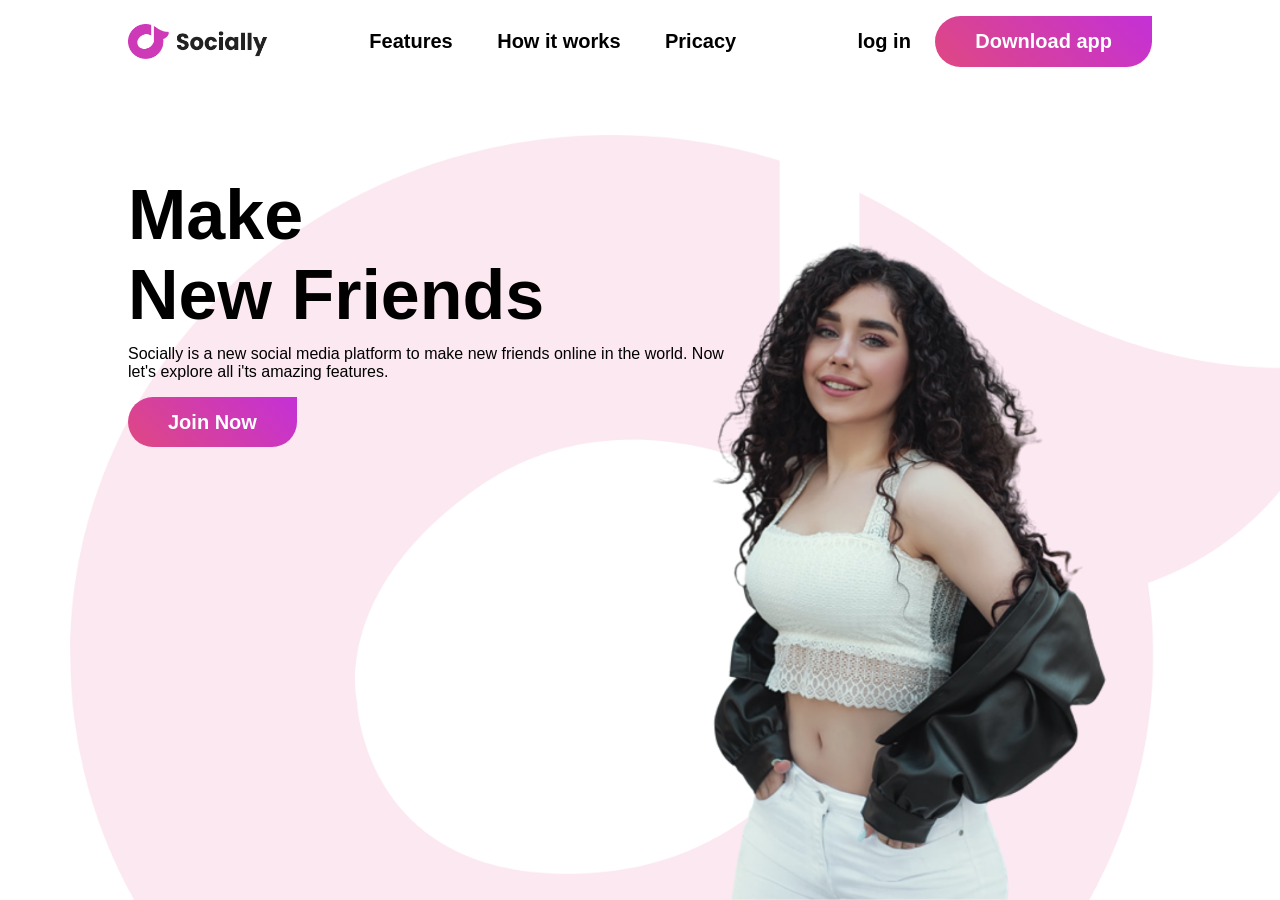
==== index.html @ 7e64c181 "first commit" ====
<!DOCTYPE html>
<html lang="en">
<head>
    <meta charset="UTF-8">
    <meta name="viewport" content="width=device-width, initial-scale=1.0">
    <titl></title>
    <link rel="stylesheet" href="./css/style.css">
</head>
<body>

    <div class="container">
        <nav>
            <img src="./images/logo.png" alt="logo" class="logo">
            <div>
                <a href="#">Features</a>
                <a href="#">How it works</a>
                <a href="">Pricacy</a>
    
            </div>
            <div>
                <a href="#"> log in</a>
                <a href="#" class="btn">Download app</a>

            </div>
        </nav>
        <div class="content">
            <h1 class="anim"> Make <br> New Friends </h1>
            <p class="anim"> Socially is a new social media platform to make new friends online in the world. Now let's explore all i'ts amazing features.</p>
            <a href = "#" class ="btn anim">Join Now </a>
        </div>

        <img src="./images/pic.png" alt="Image" class="image anim">
    </div>



    

    
</body>
</html>
---- css/style.css ----
*{
    margin: 0;
    padding: 0;
    box-sizing: border-box;
    font-family: poppins, sans-serif;
    scroll-behavior: smooth;
}

    .container{
        width: 100%;
        min-height: 100vh;
        background-image: url(../images/back-image.png);
        background-position: center;
        background-size: cover;
        padding:10px 10%;
        overflow: hidden;
        position: relative;
    }  

    nav{
        display: flex;
        align-items: center;
        justify-content: space-between;
    }
    .logo{
        width:140px;
    }

    nav a{
        display: inline-block;
        padding: 20px 20px;
        color: black;
        text-decoration: none;
        font-size: 20px;
        font-weight: 800;
    }
    nav a:hover{
        color: purple;
    }
    .btn{
        background: linear-gradient(45deg, #df4881, #c430d7);
        color: white;
        padding: 14px 40px;
        border-radius: 30px;
        border-top-right-radius: 0px;
        text-decoration: none;
        font-size: 20px;
        font-weight: 800;
        transition: 0.5s;


    }

    .content{
        margin-top: 10%;
        max-width: 600px;
    }
    .content h1{
        font-size: 70px;
        color: black;
        transition-delay: 0.5s;
    }
    .content p{
        margin: 10px 0px 30px;
         color: black;
         transition-delay: 1s;
    }
    .btn:hover{
      border-top-right-radius: 30px;
    } 
    
    .image{
        width: 530px;
        position: absolute;
        bottom: 0;
        right: 10%;

    }
       
    .image.anim{
        animation-delay: 1.5s;
      


    }
    .anim{
        opacity:0;
        transform: translateY(30px);
        animation: moveup 0.5s linear forwards;
    }
    @keyframes moveup{
        100%{
            opacity:1;
            transform: translateY(0px);
        }
    }
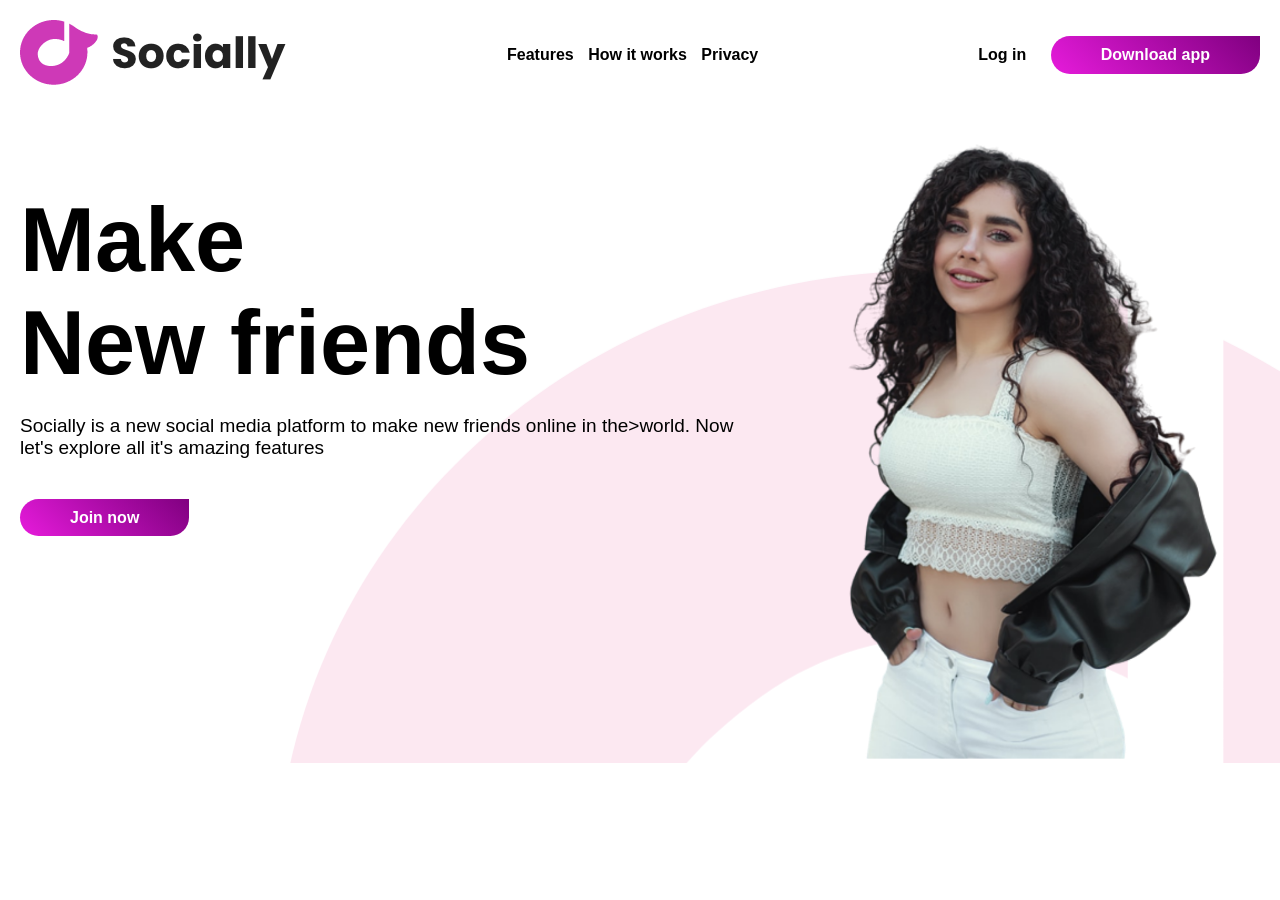
==== commit cae2546f: "commit" ====
--- a/index.html
+++ b/index.html
@@ -8,21 +8,66 @@
 </head>
 <body>
 
-    <div class="container">
-        <nav>
-            <img src="./images/logo.png" alt="logo" class="logo">
-            <div>
+        
+        <nav class="navbar">
+            
+            <div class="container">
+                <a href="" >
+                    <img src="./images/logo.png" alt="logo" > 
+                </a>
+    
+                <div class="links">
+                    <a href="">Features</a>
+                    <a href="">How it works </a>
+                    <a href="">Privacy</a>
+    
+                </div>
+                <div class="second_link">
+                    <a href="">Log in</a>
+                    <a href="" class="btn">Download app</a>
+                </div>
+            </div>
+
+        </nav>
+        <header>
+            <div class="container">
+                <div class="content-left">
+                    <h1>Make <br> New friends</h1>
+
+                    <p>
+                        Socially is a new social media platform to make new friends online in the>world. 
+                        Now let's explore all it's amazing features
+                    </p>
+                    <a href="" class="btn">Join now</a>
+    
+                </div>
+                <div class="content-right">
+                    <img src="./images/pic.png" alt="">
+                </div>
+    
+    
+                
+            </div>
+            
+        </header>
+        <!--
+            <di>v>
                 <a href="#">Features</a>
                 <a href="#">How it works</a>
                 <a href="">Pricacy</a>
     
-            </div>
+            </di>
             <div>
                 <a href="#"> log in</a>
                 <a href="#" class="btn">Download app</a>
 
             </div>
         </nav>
+
+
+        <header>
+
+        <div class="Container">
         <div class="content">
             <h1 class="anim"> Make <br> New Friends </h1>
             <p class="anim"> Socially is a new social media platform to make new friends online in the world. Now let's explore all i'ts amazing features.</p>
@@ -30,8 +75,10 @@
         </div>
 
         <img src="./images/pic.png" alt="Image" class="image anim">
+         </div>
+         </header>
     </div>
-
+-->
 
 
     
--- a/css/style.css
+++ b/css/style.css
@@ -1,96 +1,120 @@
-*{
-    margin: 0;
-    padding: 0;
-    box-sizing: border-box;
-    font-family: poppins, sans-serif;
-    scroll-behavior: smooth;
+* {
+  margin: 0;
+  padding: 0;
+  box-sizing: border-box;
+  font-family: poppins, sans-serif;
+  scroll-behavior: smooth;
 }
 
-    .container{
-        width: 100%;
-        min-height: 100vh;
-        background-image: url(../images/back-image.png);
-        background-position: center;
-        background-size: cover;
-        padding:10px 10%;
-        overflow: hidden;
-        position: relative;
-    }  
+a {
+  text-decoration: none;
+}
 
-    nav{
-        display: flex;
-        align-items: center;
-        justify-content: space-between;
-    }
-    .logo{
-        width:140px;
-    }
+img {
+  max-width: 100%;
+}
 
-    nav a{
-        display: inline-block;
-        padding: 20px 20px;
-        color: black;
-        text-decoration: none;
-        font-size: 20px;
-        font-weight: 800;
-    }
-    nav a:hover{
-        color: purple;
-    }
-    .btn{
-        background: linear-gradient(45deg, #df4881, #c430d7);
-        color: white;
-        padding: 14px 40px;
-        border-radius: 30px;
-        border-top-right-radius: 0px;
-        text-decoration: none;
-        font-size: 20px;
-        font-weight: 800;
-        transition: 0.5s;
+.container {
+  max-width: 1500px;
+  margin: auto;
+}
+
+.btn {
+    padding: 10px 50px;
+    font-weight: bold;
+    color:white;
+    border-radius: 20px 0px 20px 20px;
+    background: linear-gradient(45deg, rgb(230, 27, 219), purple);
+}
 
 
-    }
+.navbar {
+  
+  padding: 20px 20px;
+}
 
-    .content{
-        margin-top: 10%;
-        max-width: 600px;
-    }
-    .content h1{
-        font-size: 70px;
-        color: black;
-        transition-delay: 0.5s;
-    }
-    .content p{
-        margin: 10px 0px 30px;
-         color: black;
-         transition-delay: 1s;
-    }
-    .btn:hover{
-      border-top-right-radius: 30px;
-    } 
-    
-    .image{
-        width: 530px;
-        position: absolute;
-        bottom: 0;
-        right: 10%;
-
-    }
-       
-    .image.anim{
-        animation-delay: 1.5s;
-      
+.navbar .container {
+  display: flex;
+  justify-content: space-between;
+  align-items: center;
+}
+.navbar a {
+  display: inline-block;
+  font-weight: bold;
+}
 
 
-    }
-    .anim{
-        opacity:0;
-        transform: translateY(30px);
-        animation: moveup 0.5s linear forwards;
-    }
-    @keyframes moveup{
-        100%{
-            opacity:1;
-            transform: translateY(0px);
-        }
-    }
+.navbar .logo img {
+  width: 150px;
+}
+
+
+
+.navbar .links a{
+  color: black;
+  padding: 0px 5px;
+}
+
+
+.navbar .second_link a:nth-child(1){
+    color:black;
+    padding-right:20px;
+    
+}
+
+header{
+    padding: 30px 20px 0 ;
+    background: url(../images/back-image.png);
+}
+header .container{
+    display:flex;
+    justify-content: space-between;
+
+}
+.content-left{
+   
+    width: 60%;
+    padding: 50px 20px 0px 0px;
+
+}
+.content-left h1{
+    font-size: 90px;
+    font-weight: bold;
+    padding-bottom: 20px;
+
+}
+.content-left p{
+  margin-bottom: 50px;
+  font-size: 19px;
+}
+.content-right{
+  
+    width: 40%;
+
+}
+
+
+
+
+@media (max-width: 768px) {
+
+  .navbar .container {
+    flex-direction: column;
+    align-items: stretch; 
+  }
+
+  .navbar .links,
+  .navbar .second_link {
+    width: 100%;
+  }
+
+  .navbar .links a,
+  .navbar .second_link a {
+    display: block;      
+    width: 100%;         
+    padding: 12px;
+    text-align: center;
+    
+  }
+
+}
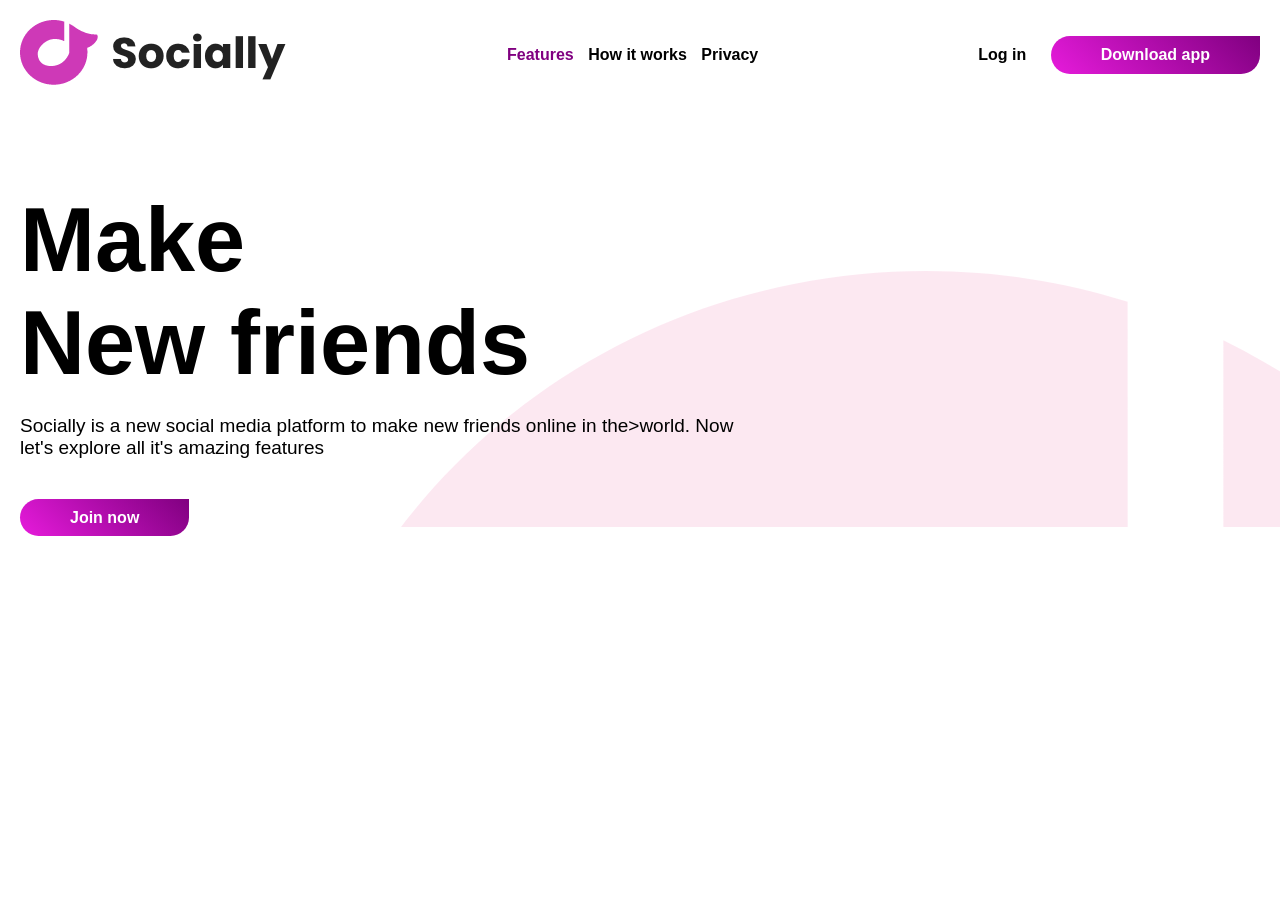
==== commit 62024efb: "done" ====
--- a/index.html
+++ b/index.html
@@ -3,7 +3,7 @@
 <head>
     <meta charset="UTF-8">
     <meta name="viewport" content="width=device-width, initial-scale=1.0">
-    <titl></title>
+    <title> how-it-works</title>
     <link rel="stylesheet" href="./css/style.css">
 </head>
 <body>
@@ -17,9 +17,9 @@
                 </a>
     
                 <div class="links">
-                    <a href="">Features</a>
-                    <a href="">How it works </a>
-                    <a href="">Privacy</a>
+                    <a href="index.html"  class="active">Features</a>
+                    <a href="./pages/how-it-works.html">How it works </a>
+                    <a href="./pages/privacy.html">Privacy</a>
     
                 </div>
                 <div class="second_link">
@@ -42,7 +42,7 @@
     
                 </div>
                 <div class="content-right">
-                    <img src="./images/pic.png" alt="">
+                    <img src="./images/pic.pngMK7f6 br" alt="">
                 </div>
     
     
--- a/css/style.css
+++ b/css/style.css
@@ -28,6 +28,7 @@
 }
 
 
+
 .navbar {
   
   padding: 20px 20px;
@@ -92,6 +93,91 @@
     width: 40%;
 
 }
+.navbar .links a.active{
+  color: purple;
+}
+
+.how-it-works {
+    text-align: center;
+    padding: 80px 20px;
+}
+
+.how-it-works h1 {
+    font-size: 40px;
+    margin-bottom: 10px;
+}
+
+.how-it-works .subtitle {
+    color: #777;
+    margin-bottom: 50px;
+}
+
+.steps {
+    display: grid;
+    grid-template-columns: repeat(auto-fit, minmax(220px, 1fr));
+    gap: 20px;
+    margin-bottom: 40px;
+}
+
+.step {
+    background: #fff;
+    padding: 25px;
+    border-radius: 15px;
+    box-shadow: 0 5px 20px rgba(0,0,0,0.08);
+    transition: 0.3s;
+}
+
+.step:hover {
+    transform: translateY(-8px);
+}
+
+.step h3 {
+    margin-bottom: 10px;
+}
+
+.step p {
+    color: #555;
+}
+
+
+.privacy {
+    padding: 80px 20px;
+}
+
+.privacy .container {
+    max-width: 900px;
+    margin: auto;
+}
+
+.privacy h1 {
+    font-size: 40px;
+    text-align: center;
+    margin-bottom: 10px;
+}
+
+.privacy .subtitle {
+    text-align: center;
+    color: #777;
+    margin-bottom: 40px;
+}
+
+.privacy-content {
+    background: #fff;
+    padding: 30px;
+    border-radius: 15px;
+    box-shadow: 0 5px 20px rgba(0,0,0,0.08);
+}
+
+.privacy-content h2 {
+    margin-top: 20px;
+    margin-bottom: 10px;
+}
+
+.privacy-content p {
+    color: #555;
+    line-height: 1.6;
+}
+
 
 
 
